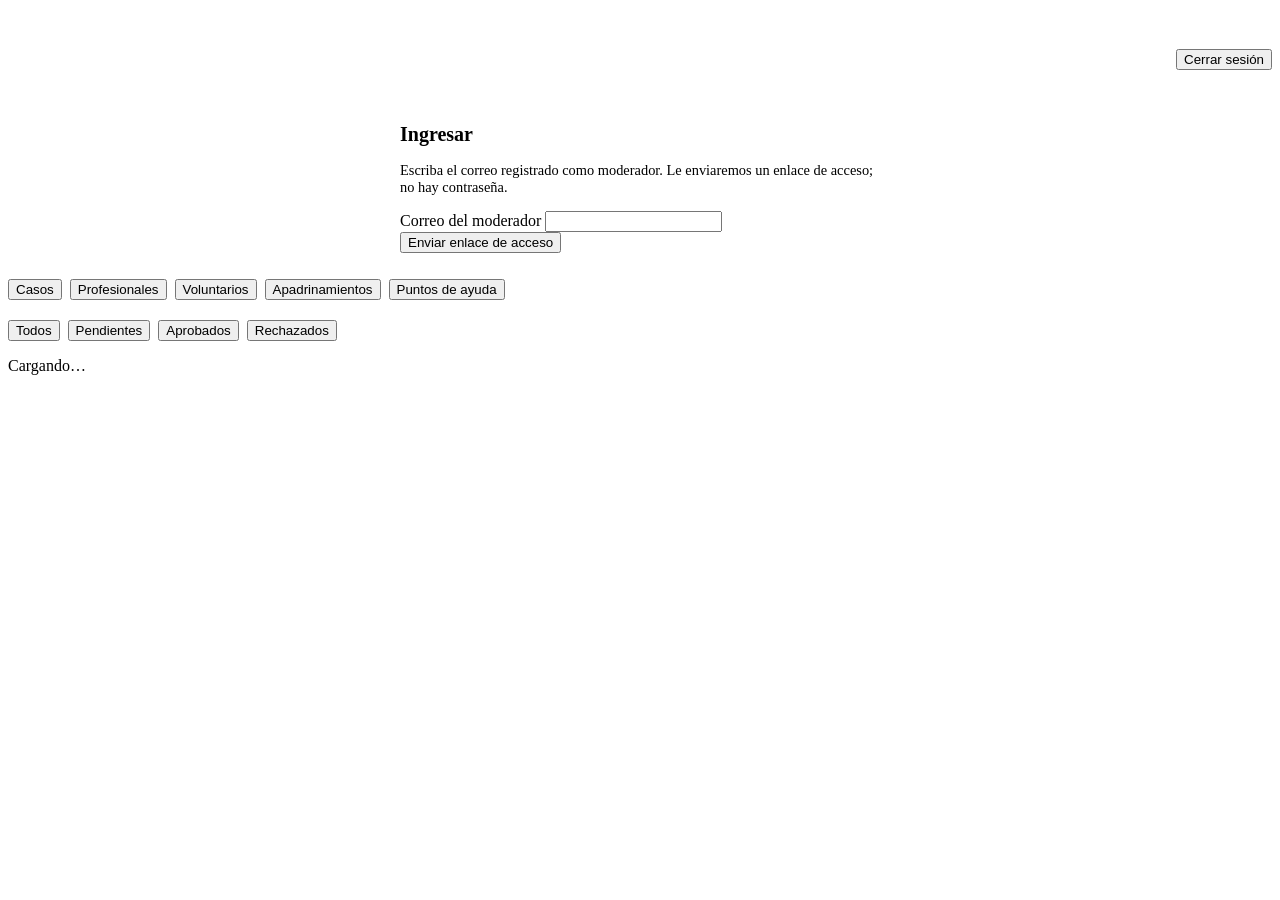
==== admin.html @ c6923f70 "Paginas principales de SOS por Colombia" ====
<!DOCTYPE html>
<html lang="es-CO">
<head>
<meta charset="utf-8">
<meta name="viewport" content="width=device-width, initial-scale=1">
<meta name="robots" content="noindex, nofollow">
<title>Panel de moderación · SOS por Colombia</title>
<link rel="icon" href="assets/img/favicon.svg" type="image/svg+xml">
<link rel="preconnect" href="https://fonts.googleapis.com">
<link rel="preconnect" href="https://fonts.gstatic.com" crossorigin>
<link href="https://fonts.googleapis.com/css2?family=Poppins:wght@400;500;600;700;800&display=swap" rel="stylesheet">
<link rel="stylesheet" href="assets/css/styles.css">
</head>
<body>

<main>
  <section style="background:var(--navy-900);color:#fff;padding:34px 0 30px">
    <div class="contenedor" style="display:flex;justify-content:space-between;align-items:center;gap:16px;flex-wrap:wrap">
      <div>
        <h1 style="color:#fff;font-size:1.6rem;margin:0">Panel de moderación</h1>
        <p style="color:rgba(255,255,255,.7);margin:4px 0 0;font-size:.9rem" id="quien"></p>
      </div>
      <button class="boton boton--claro boton--pequeno oculto" id="salir">Cerrar sesión</button>
    </div>
  </section>

  <section class="seccion seccion--ajustada">
    <div class="contenedor">

      <!-- ACCESO -->
      <div id="acceso" class="tarjeta" style="max-width:480px;margin-inline:auto">
        <h2 style="font-size:1.25rem">Ingresar</h2>
        <p style="font-size:.9rem;color:var(--ink-2)">
          Escriba el correo registrado como moderador. Le enviaremos un enlace de acceso; no hay contraseña.
        </p>
        <form id="form-acceso" class="formulario" novalidate>
          <div class="campo">
            <label for="ac-email">Correo del moderador</label>
            <input type="email" id="ac-email" name="email" required autocomplete="email">
          </div>
          <button class="boton boton--primario boton--ancho" type="submit">Enviar enlace de acceso</button>
        </form>
      </div>

      <!-- PANEL -->
      <div id="panel" class="oculto">
        <div class="rejilla rejilla--4" id="resumen" style="margin-bottom:26px"></div>

        <div style="display:flex;gap:8px;flex-wrap:wrap;margin-bottom:20px" id="pestanas">
          <button class="boton boton--primario boton--pequeno" data-tabla="casos">Casos</button>
          <button class="boton boton--linea boton--pequeno" data-tabla="profesionales">Profesionales</button>
          <button class="boton boton--linea boton--pequeno" data-tabla="voluntarios">Voluntarios</button>
          <button class="boton boton--linea boton--pequeno" data-tabla="apadrinamientos">Apadrinamientos</button>
          <button class="boton boton--linea boton--pequeno" data-tabla="puntos_ayuda">Puntos de ayuda</button>
        </div>

        <div style="display:flex;gap:8px;flex-wrap:wrap;margin-bottom:16px" id="estados">
          <button class="boton boton--linea boton--pequeno" data-estado="">Todos</button>
          <button class="boton boton--primario boton--pequeno" data-estado="pendiente">Pendientes</button>
          <button class="boton boton--linea boton--pequeno" data-estado="aprobado">Aprobados</button>
          <button class="boton boton--linea boton--pequeno" data-estado="rechazado">Rechazados</button>
        </div>

        <div id="contenido">
          <div class="cargando"><div class="girador"></div>Cargando…</div>
        </div>
      </div>

    </div>
  </section>
</main>

<script type="module" src="assets/js/pag-admin.js"></script>
</body>
</html>
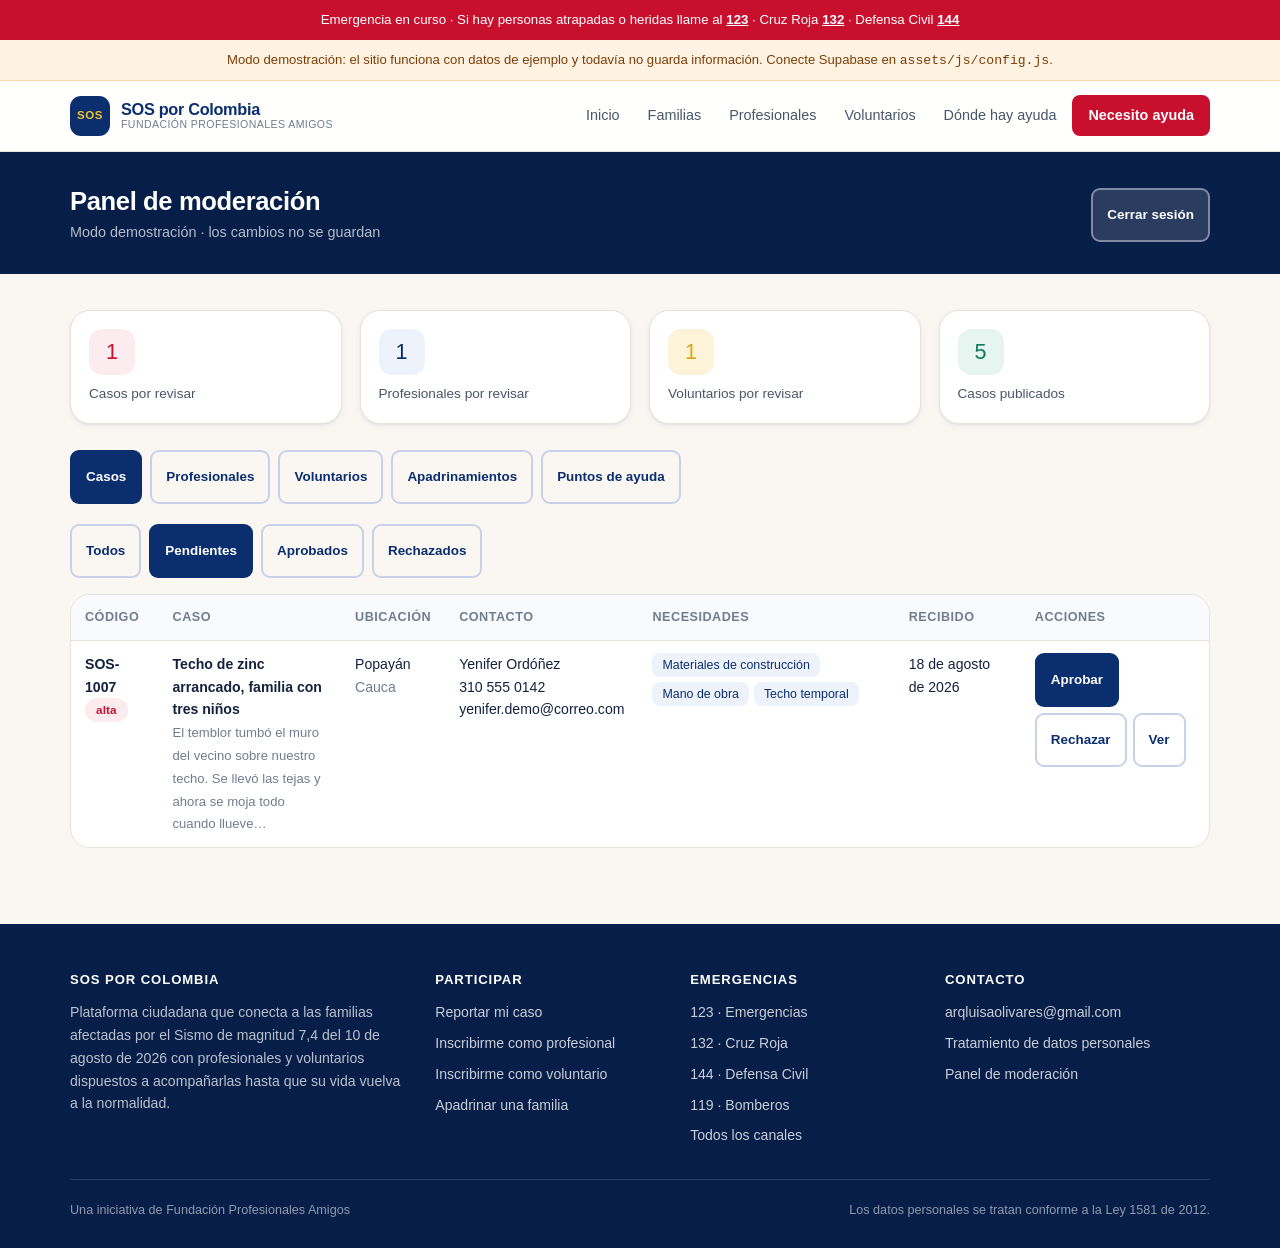
==== commit 5a9f06c2: "Tablero publico de resultados y numero de WhatsApp en los formularios" ====
--- a/admin.html
+++ b/admin.html
@@ -20,7 +20,10 @@
         <h1 style="color:#fff;font-size:1.6rem;margin:0">Panel de moderación</h1>
         <p style="color:rgba(255,255,255,.7);margin:4px 0 0;font-size:.9rem" id="quien"></p>
       </div>
-      <button class="boton boton--claro boton--pequeno oculto" id="salir">Cerrar sesión</button>
+      <div style="display:flex;gap:10px;flex-wrap:wrap">
+        <button class="boton boton--whatsapp boton--pequeno oculto" id="resumen-equipo">Resumen al equipo</button>
+        <button class="boton boton--claro boton--pequeno oculto" id="salir">Cerrar sesión</button>
+      </div>
     </div>
   </section>
 
--- a/assets/css/styles.css
+++ b/assets/css/styles.css
@@ -0,0 +1,627 @@
+/* =====================================================================
+   SOS POR COLOMBIA · Sistema de diseño
+   Fundación Profesionales Amigos — navy #0B2E6F / dorado #F2C230
+   ===================================================================== */
+
+:root{
+  --navy:#0B2E6F;
+  --navy-700:#0F3D8C;
+  --navy-900:#071E48;
+  --gold:#F2C230;
+  --gold-600:#D9A711;
+  --red:#C8102E;
+  --red-50:#FDECEF;
+  --green:#0E7C5A;
+  --green-50:#E7F5F0;
+  --amber:#B45309;
+  --amber-50:#FEF3E2;
+
+  --ink:#14213D;
+  --ink-2:#4A5568;
+  --ink-3:#717D8E;
+  --line:#E6E3DC;
+  --bg:#FAF7F2;
+  --crema:#FDFBF7;
+  --white:#FFFFFF;
+
+  --radius:20px;
+  --radius-sm:12px;
+  --shadow-sm:0 1px 2px rgba(11,46,111,.05), 0 2px 6px rgba(11,46,111,.06);
+  --shadow:0 6px 14px -4px rgba(11,46,111,.08), 0 14px 34px -10px rgba(11,46,111,.14);
+  --shadow-lg:0 22px 50px -14px rgba(11,46,111,.26);
+  --maxw:1180px;
+  --font:'Poppins', -apple-system, BlinkMacSystemFont, 'Segoe UI', Roboto, sans-serif;
+
+  /* altura de las barras fijas de la parte superior */
+  --nav:70px;
+}
+
+*,*::before,*::after{box-sizing:border-box}
+html{scroll-behavior:smooth}
+html,body{overflow-x:clip}
+body{
+  margin:0;font-family:var(--font);color:var(--ink);background:var(--bg);
+  font-size:17px;line-height:1.62;-webkit-font-smoothing:antialiased;
+}
+img{max-width:100%;display:block}
+a{color:var(--navy);text-decoration:none}
+a:hover{text-decoration:underline}
+h1,h2,h3,h4{line-height:1.22;margin:0 0 .5em;font-weight:700;letter-spacing:-.015em}
+h1{font-size:clamp(1.9rem,4.4vw,3rem)}
+h2{font-size:clamp(1.4rem,2.8vw,2.05rem)}
+h3{font-size:1.16rem}
+p{margin:0 0 1em}
+:focus-visible{outline:3px solid var(--gold);outline-offset:2px;border-radius:4px}
+
+.contenedor{width:100%;max-width:var(--maxw);margin-inline:auto;padding-inline:20px}
+.seccion{padding:56px 0}
+.seccion--ajustada{padding:36px 0}
+.centro{text-align:center}
+.oculto{display:none !important}
+.solo-lectores{position:absolute;width:1px;height:1px;overflow:hidden;clip:rect(0 0 0 0);white-space:nowrap}
+
+/* ---------- Barra de emergencia ---------- */
+.franja-alerta{
+  background:var(--red);color:#fff;font-size:.83rem;font-weight:500;
+  padding:9px 0;text-align:center;
+}
+.franja-alerta a{color:#fff;text-decoration:underline;font-weight:600}
+
+/* ---------- Encabezado ---------- */
+.encabezado{
+  position:sticky;top:0;z-index:60;background:rgba(255,255,255,.94);
+  backdrop-filter:saturate(180%) blur(10px);border-bottom:1px solid var(--line);
+}
+.encabezado__fila{display:flex;align-items:center;gap:22px;min-height:70px}
+.marca{display:flex;align-items:center;gap:11px;font-weight:700;color:var(--navy);text-decoration:none;flex-shrink:0}
+.marca:hover{text-decoration:none}
+.marca__sello{
+  width:40px;height:40px;border-radius:11px;background:var(--navy);color:var(--gold);
+  display:grid;place-items:center;font-size:.72rem;font-weight:800;letter-spacing:.5px;flex-shrink:0;
+}
+.marca__texto{display:flex;flex-direction:column;line-height:1.1}
+.marca__texto strong{font-size:1.02rem;letter-spacing:-.02em}
+.marca__texto span{font-size:.66rem;color:var(--ink-3);font-weight:500;letter-spacing:.04em;text-transform:uppercase}
+
+.nav{display:flex;align-items:center;gap:4px;margin-left:auto;flex-wrap:wrap}
+.nav a{
+  padding:8px 12px;border-radius:8px;font-size:.9rem;font-weight:500;color:var(--ink-2);
+}
+.nav a:hover{background:#EEF2FA;color:var(--navy);text-decoration:none}
+.nav a[aria-current="page"]{color:var(--navy);background:#EEF2FA;font-weight:600}
+.nav__cta{
+  background:var(--red) !important;color:#fff !important;font-weight:600 !important;padding:9px 16px !important;
+}
+.nav__cta:hover{background:#A50D25 !important}
+.menu-boton{
+  display:none;margin-left:auto;background:none;border:1px solid var(--line);border-radius:9px;
+  padding:9px 11px;cursor:pointer;color:var(--navy);
+}
+
+@media (max-width:1080px){
+  .menu-boton{display:block}
+  .nav{
+    position:absolute;top:100%;left:0;right:0;background:#fff;border-bottom:1px solid var(--line);
+    flex-direction:column;align-items:stretch;padding:10px 20px 18px;gap:2px;box-shadow:var(--shadow);
+    display:none;
+  }
+  .nav.abierto{display:flex}
+  .nav a{padding:12px 10px}
+}
+
+/* ---------- Botones ---------- */
+.boton{
+  display:inline-flex;align-items:center;justify-content:center;gap:10px;
+  padding:15px 28px;min-height:54px;border-radius:14px;font-family:var(--font);
+  font-size:1rem;font-weight:600;
+  border:2px solid transparent;cursor:pointer;transition:.16s ease;text-decoration:none;line-height:1.2;
+}
+.boton--grande{padding:19px 34px;min-height:64px;font-size:1.1rem;border-radius:16px}
+.boton:hover{text-decoration:none;transform:translateY(-1px)}
+.boton:active{transform:none}
+.boton:disabled{opacity:.55;cursor:not-allowed;transform:none}
+.boton--primario{background:var(--navy);color:#fff}
+.boton--primario:hover{background:var(--navy-700);color:#fff}
+.boton--dorado{background:var(--gold);color:var(--navy-900)}
+.boton--dorado:hover{background:var(--gold-600)}
+.boton--rojo{background:var(--red);color:#fff}
+.boton--rojo:hover{background:#A50D25;color:#fff}
+.boton--linea{background:transparent;color:var(--navy);border-color:#C7D2E8}
+.boton--linea:hover{background:#EEF2FA;border-color:var(--navy)}
+.boton--claro{background:rgba(255,255,255,.14);color:#fff;border-color:rgba(255,255,255,.4)}
+.boton--claro:hover{background:rgba(255,255,255,.24);color:#fff}
+.boton--pequeno{padding:8px 14px;font-size:.84rem;border-radius:9px}
+.boton--ancho{width:100%}
+
+/* ---------- Portada ---------- */
+.portada{
+  background:
+    radial-gradient(1100px 460px at 12% -10%, rgba(242,194,48,.20), transparent 60%),
+    radial-gradient(900px 420px at 92% 0%, rgba(200,16,46,.22), transparent 62%),
+    linear-gradient(158deg,var(--navy-900) 0%, var(--navy) 58%, #123f96 100%);
+  color:#fff;padding:64px 0 72px;position:relative;overflow:hidden;
+}
+.portada::after{
+  content:'';position:absolute;inset:auto 0 0 0;height:5px;
+  background:linear-gradient(90deg,var(--gold) 0 33%, #003893 33% 66%, var(--red) 66% 100%);
+}
+.portada h1{color:#fff;margin-bottom:.35em}
+.portada__etiqueta{
+  display:inline-flex;align-items:center;gap:8px;background:rgba(255,255,255,.13);
+  border:1px solid rgba(255,255,255,.25);border-radius:999px;padding:6px 15px;
+  font-size:.78rem;font-weight:600;letter-spacing:.05em;text-transform:uppercase;margin-bottom:20px;
+}
+.portada__punto{width:8px;height:8px;border-radius:50%;background:var(--gold);animation:latido 2s infinite}
+@keyframes latido{0%,100%{opacity:1}50%{opacity:.35}}
+.portada__texto{max-width:660px;font-size:1.08rem;color:rgba(255,255,255,.9)}
+.portada__acciones{display:flex;gap:12px;flex-wrap:wrap;margin-top:28px}
+
+.cifras{display:grid;grid-template-columns:repeat(auto-fit,minmax(150px,1fr));gap:14px;margin-top:44px}
+.cifra{
+  background:rgba(255,255,255,.09);border:1px solid rgba(255,255,255,.18);
+  border-radius:var(--radius);padding:18px 20px;
+}
+.cifra__num{font-size:1.85rem;font-weight:800;color:var(--gold);line-height:1.1}
+.cifra__etq{font-size:.8rem;color:rgba(255,255,255,.82);margin-top:2px}
+
+/* ---------- Tarjetas ---------- */
+.tarjeta{
+  background:#fff;border:1px solid var(--line);border-radius:var(--radius);
+  padding:24px;box-shadow:var(--shadow-sm);transition:.18s ease;
+}
+.tarjeta--enlace:hover{box-shadow:var(--shadow);transform:translateY(-2px);border-color:#C7D2E8}
+.rejilla{display:grid;gap:18px}
+.rejilla--2{grid-template-columns:repeat(auto-fit,minmax(300px,1fr))}
+.rejilla--3{grid-template-columns:repeat(auto-fit,minmax(268px,1fr))}
+.rejilla--4{grid-template-columns:repeat(auto-fit,minmax(215px,1fr))}
+
+.paso__num{
+  width:38px;height:38px;border-radius:11px;background:#EEF2FA;color:var(--navy);
+  display:grid;place-items:center;font-weight:800;margin-bottom:14px;
+}
+.icono-caja{
+  width:46px;height:46px;border-radius:13px;display:grid;place-items:center;
+  background:#EEF2FA;color:var(--navy);margin-bottom:14px;font-size:1.35rem;
+}
+.icono-caja--dorado{background:#FDF3D8;color:var(--gold-600)}
+.icono-caja--rojo{background:var(--red-50);color:var(--red)}
+.icono-caja--verde{background:var(--green-50);color:var(--green)}
+
+/* ---------- Etiquetas de estado ---------- */
+.etq{
+  display:inline-flex;align-items:center;gap:6px;padding:4px 11px;border-radius:999px;
+  font-size:.735rem;font-weight:600;letter-spacing:.01em;white-space:nowrap;
+}
+.etq--alta{background:var(--red-50);color:var(--red)}
+.etq--media{background:var(--amber-50);color:var(--amber)}
+.etq--baja{background:#EEF2FA;color:var(--navy)}
+.etq--ok{background:var(--green-50);color:var(--green)}
+.etq--neutra{background:#EFF2F7;color:var(--ink-2)}
+.etq--dorada{background:#FDF3D8;color:#8A6A05}
+
+.pastilla{
+  display:inline-block;padding:4px 10px;border-radius:8px;background:#EEF2FA;
+  color:var(--navy);font-size:.775rem;font-weight:500;margin:0 5px 5px 0;
+}
+.pastillas{display:flex;flex-wrap:wrap;gap:0}
+
+/* ---------- Tarjeta de caso ---------- */
+.caso{display:flex;flex-direction:column;overflow:hidden;padding:0}
+.caso__foto{height:172px;background:#E8EDF6 center/cover no-repeat;position:relative;flex-shrink:0}
+.caso__foto--vacia{display:grid;place-items:center;color:#9BAAC6;font-size:2.2rem}
+.caso__codigo{
+  position:absolute;top:11px;left:11px;background:rgba(7,30,72,.86);color:#fff;
+  padding:3px 10px;border-radius:7px;font-size:.72rem;font-weight:600;letter-spacing:.03em;
+}
+.caso__urgencia{position:absolute;top:11px;right:11px}
+.caso__cuerpo{padding:19px 21px 21px;display:flex;flex-direction:column;flex:1}
+.caso__lugar{font-size:.79rem;color:var(--ink-3);font-weight:500;margin-bottom:5px}
+.caso__titulo{font-size:1.04rem;margin-bottom:8px}
+.caso__resumen{font-size:.9rem;color:var(--ink-2);margin-bottom:14px;
+  display:-webkit-box;-webkit-line-clamp:3;-webkit-box-orient:vertical;overflow:hidden}
+.caso__pie{margin-top:auto;padding-top:14px;border-top:1px solid var(--line);
+  display:flex;align-items:center;justify-content:space-between;gap:10px;font-size:.8rem}
+.caso__padrino{color:var(--green);font-weight:600;display:flex;align-items:center;gap:5px}
+
+/* ---------- Formularios ---------- */
+.formulario{display:grid;gap:18px}
+.campo{display:flex;flex-direction:column;gap:6px}
+.campo--doble{grid-column:span 2}
+.campos-fila{display:grid;grid-template-columns:1fr 1fr;gap:18px}
+@media (max-width:640px){.campos-fila{grid-template-columns:1fr}.campo--doble{grid-column:span 1}}
+label{font-size:.87rem;font-weight:600;color:var(--ink)}
+.ayuda{font-size:.79rem;color:var(--ink-3);font-weight:400}
+input[type=text],input[type=email],input[type=tel],input[type=number],input[type=url],select,textarea{
+  width:100%;padding:15px 16px;min-height:54px;border:2px solid var(--line);border-radius:13px;
+  font-family:var(--font);font-size:1rem;color:var(--ink);background:#fff;transition:.15s;
+}
+input:focus,select:focus,textarea:focus{outline:none;border-color:var(--navy);box-shadow:0 0 0 3px rgba(11,46,111,.10)}
+textarea{resize:vertical;min-height:120px;line-height:1.6}
+select{appearance:none;background-image:url("data:image/svg+xml,%3Csvg xmlns='http://www.w3.org/2000/svg' width='14' height='14' viewBox='0 0 24 24' fill='none' stroke='%234A5568' stroke-width='2.5' stroke-linecap='round'%3E%3Cpath d='M6 9l6 6 6-6'/%3E%3C/svg%3E");
+  background-repeat:no-repeat;background-position:right 14px center;padding-right:40px}
+input[aria-invalid="true"],select[aria-invalid="true"],textarea[aria-invalid="true"]{border-color:var(--red)}
+.error-campo{font-size:.79rem;color:var(--red);font-weight:500}
+
+.opciones{display:flex;flex-wrap:wrap;gap:9px}
+.opcion{
+  display:inline-flex;align-items:center;gap:10px;padding:12px 18px;min-height:52px;
+  border:2px solid var(--line);
+  border-radius:13px;cursor:pointer;font-size:.95rem;background:#fff;transition:.15s;user-select:none;
+}
+.opcion:hover{border-color:#B9C7E2;background:#FAFBFE}
+.opcion input{accent-color:var(--navy);width:16px;height:16px;margin:0;cursor:pointer}
+.opcion:has(input:checked){border-color:var(--navy);background:#EEF2FA;font-weight:600;color:var(--navy)}
+
+.acepta{display:flex;gap:11px;align-items:flex-start;padding:16px;background:#F8FAFD;
+  border:1px solid var(--line);border-radius:11px;font-size:.86rem;line-height:1.55}
+.acepta input{margin-top:3px;accent-color:var(--navy);width:17px;height:17px;flex-shrink:0}
+
+.zona-fotos{
+  border:2px dashed #C7D2E8;border-radius:12px;padding:26px;text-align:center;background:#FAFBFE;
+  cursor:pointer;transition:.15s;
+}
+.zona-fotos:hover,.zona-fotos.encima{border-color:var(--navy);background:#EEF2FA}
+.previsualizacion{display:grid;grid-template-columns:repeat(auto-fill,minmax(110px,1fr));gap:10px;margin-top:14px}
+.previsualizacion figure{margin:0;position:relative;border-radius:10px;overflow:hidden;border:1px solid var(--line)}
+.previsualizacion img{height:88px;width:100%;object-fit:cover}
+.previsualizacion button{
+  position:absolute;top:5px;right:5px;background:rgba(7,30,72,.85);color:#fff;border:none;
+  border-radius:6px;width:24px;height:24px;cursor:pointer;font-size:.85rem;line-height:1;
+}
+
+/* ---------- Aviso / caja ---------- */
+.aviso{
+  border-radius:12px;padding:16px 18px;font-size:.89rem;border:1px solid;display:flex;gap:12px;align-items:flex-start;
+}
+.aviso__icono{flex-shrink:0;font-size:1.05rem;line-height:1.5}
+.aviso--info{background:#EEF2FA;border-color:#C7D2E8;color:var(--navy-900)}
+.aviso--ok{background:var(--green-50);border-color:#B6E0D0;color:#0B5C43}
+.aviso--alerta{background:var(--amber-50);border-color:#F5D9A8;color:#7C3D06}
+.aviso--error{background:var(--red-50);border-color:#F5C2CB;color:#8E0B20}
+
+/* ---------- Filtros ---------- */
+.filtros{
+  background:#fff;border:1px solid var(--line);border-radius:var(--radius);padding:18px;
+  display:grid;grid-template-columns:repeat(auto-fit,minmax(180px,1fr));gap:13px;align-items:end;
+  box-shadow:var(--shadow-sm);margin-bottom:26px;
+}
+
+/* ---------- Tabla ---------- */
+.tabla-envoltura{overflow-x:auto;border:1px solid var(--line);border-radius:var(--radius);background:#fff}
+table{width:100%;border-collapse:collapse;font-size:.88rem}
+th,td{padding:12px 14px;text-align:left;border-bottom:1px solid var(--line);vertical-align:top}
+th{background:#F8FAFD;font-weight:600;font-size:.79rem;text-transform:uppercase;letter-spacing:.04em;color:var(--ink-3);white-space:nowrap}
+tbody tr:last-child td{border-bottom:none}
+tbody tr:hover{background:#FAFBFE}
+
+/* ---------- Directorio de ayuda ---------- */
+.linea-ayuda{display:flex;gap:16px;align-items:flex-start;padding:18px 20px;border:1px solid var(--line);
+  border-radius:12px;background:#fff;box-shadow:var(--shadow-sm)}
+.linea-ayuda__num{
+  font-size:1.5rem;font-weight:800;color:var(--red);min-width:64px;line-height:1.2;letter-spacing:-.02em;
+}
+.linea-ayuda__cuerpo h3{margin-bottom:3px;font-size:1rem}
+.linea-ayuda__cuerpo p{margin:0;font-size:.86rem;color:var(--ink-2)}
+
+/* ---------- Detalle de caso ---------- */
+.detalle{display:grid;grid-template-columns:1.65fr 1fr;gap:30px;align-items:start}
+@media (max-width:900px){.detalle{grid-template-columns:1fr}}
+.galeria{display:grid;grid-template-columns:repeat(auto-fit,minmax(150px,1fr));gap:11px;margin:20px 0}
+.galeria img{border-radius:11px;height:190px;width:100%;object-fit:cover;border:1px solid var(--line)}
+.lateral{position:sticky;top:92px}
+.dato{display:flex;justify-content:space-between;gap:14px;padding:9px 0;border-bottom:1px solid var(--line);font-size:.88rem}
+.dato:last-child{border-bottom:none}
+.dato dt{color:var(--ink-3)}
+.dato dd{margin:0;font-weight:600;text-align:right}
+
+/* ---------- Pie ---------- */
+.pie{background:var(--navy-900);color:rgba(255,255,255,.72);padding:48px 0 28px;font-size:.88rem;margin-top:40px}
+.pie h4{color:#fff;font-size:.82rem;text-transform:uppercase;letter-spacing:.07em;margin-bottom:13px}
+.pie a{color:rgba(255,255,255,.78)}
+.pie a:hover{color:var(--gold)}
+.pie__rejilla{display:grid;grid-template-columns:1.5fr 1fr 1fr 1.2fr;gap:34px}
+@media (max-width:820px){.pie__rejilla{grid-template-columns:1fr 1fr}}
+@media (max-width:520px){.pie__rejilla{grid-template-columns:1fr}}
+.pie__lista{list-style:none;padding:0;margin:0;display:grid;gap:8px}
+.pie__base{border-top:1px solid rgba(255,255,255,.14);margin-top:32px;padding-top:20px;
+  display:flex;justify-content:space-between;gap:16px;flex-wrap:wrap;font-size:.79rem;color:rgba(255,255,255,.55)}
+
+/* ---------- Utilidades ---------- */
+.cargando{text-align:center;padding:48px 20px;color:var(--ink-3)}
+.girador{
+  width:30px;height:30px;border:3px solid var(--line);border-top-color:var(--navy);
+  border-radius:50%;margin:0 auto 12px;animation:girar .8s linear infinite;
+}
+@keyframes girar{to{transform:rotate(360deg)}}
+.vacio{text-align:center;padding:54px 24px;color:var(--ink-3);background:#fff;
+  border:1px dashed var(--line);border-radius:var(--radius)}
+.vacio__icono{font-size:2.4rem;margin-bottom:10px;opacity:.5}
+
+.aviso-modo{
+  background:var(--amber-50);border-bottom:1px solid #F5D9A8;color:#7C3D06;
+  font-size:.82rem;padding:9px 0;text-align:center;
+}
+
+.mensajes{position:fixed;right:18px;bottom:18px;z-index:200;display:grid;gap:10px;max-width:340px}
+.mensaje{
+  background:var(--navy-900);color:#fff;padding:13px 17px;border-radius:11px;
+  box-shadow:var(--shadow-lg);font-size:.87rem;animation:entrar .22s ease;
+}
+.mensaje--ok{background:var(--green)}
+.mensaje--error{background:var(--red)}
+@keyframes entrar{from{opacity:0;transform:translateY(10px)}}
+
+.modal{position:fixed;inset:0;background:rgba(7,30,72,.55);z-index:150;display:grid;place-items:center;padding:20px;overflow-y:auto}
+.modal__caja{background:#fff;border-radius:var(--radius);max-width:600px;width:100%;padding:28px;box-shadow:var(--shadow-lg);margin:auto}
+.modal__cerrar{float:right;background:none;border:none;font-size:1.4rem;cursor:pointer;color:var(--ink-3);line-height:1}
+
+.migas{font-size:.83rem;color:var(--ink-3);margin-bottom:14px}
+.migas a{color:var(--ink-3)}
+
+@media print{
+  .encabezado,.pie,.franja-alerta,.boton,.filtros{display:none}
+  body{background:#fff}
+}
+
+/* =====================================================================
+   SISTEMA "PANTALLA POR PANTALLA"
+   Cada bloque ocupa una pantalla completa y se detiene al hacer scroll.
+   ===================================================================== */
+
+html.pantallas{scroll-snap-type:y mandatory}
+
+.pantalla{
+  min-height:100svh;
+  scroll-snap-align:start;
+  scroll-snap-stop:always;
+  display:grid;
+  grid-template-columns:minmax(0,1fr);
+  align-content:center;
+  padding:calc(var(--nav) + 30px) 0 56px;
+  position:relative;
+}
+.pantalla--oscura{color:#fff}
+.pantalla--crema{background:var(--crema)}
+.pantalla--blanca{background:#fff}
+
+.pie{scroll-snap-align:start}
+
+/* En pantallas bajas se libera el enganche para no atrapar al usuario */
+@media (max-height:660px){
+  html.pantallas{scroll-snap-type:none}
+  .pantalla{min-height:auto;padding:calc(var(--nav) + 26px) 0 44px}
+}
+@media (prefers-reduced-motion:reduce){
+  html{scroll-behavior:auto}
+  html.pantallas{scroll-snap-type:none}
+}
+
+/* ---- Encabezado de cada pantalla ---- */
+.rotulo{
+  display:inline-flex;align-items:center;gap:9px;border-radius:999px;
+  padding:7px 17px;font-size:.76rem;font-weight:700;letter-spacing:.08em;
+  text-transform:uppercase;background:#EEF2FA;color:var(--navy);margin-bottom:14px;
+}
+.pantalla--oscura .rotulo{background:rgba(255,255,255,.14);color:#fff;border:1px solid rgba(255,255,255,.25)}
+.titulo-pantalla{text-align:center;max-width:660px;margin:0 auto 30px}
+.titulo-pantalla h2{margin-bottom:.3em}
+.titulo-pantalla p{color:var(--ink-2);font-size:1.03rem;margin:0}
+.pantalla--oscura .titulo-pantalla p{color:rgba(255,255,255,.85)}
+
+/* ---- Indicador de "siga bajando" ---- */
+.baja{
+  position:absolute;left:50%;bottom:20px;transform:translateX(-50%);
+  display:grid;justify-items:center;gap:3px;font-size:.74rem;font-weight:600;
+  letter-spacing:.06em;text-transform:uppercase;color:var(--ink-3);
+  background:none;border:none;cursor:pointer;font-family:var(--font);
+}
+.pantalla--oscura .baja{color:rgba(255,255,255,.75)}
+.baja span{font-size:1.3rem;line-height:1;animation:flota 2s ease-in-out infinite}
+@keyframes flota{0%,100%{transform:translateY(0)}50%{transform:translateY(6px)}}
+@media (max-height:660px){.baja{display:none}}
+
+/* ---- Puntos de navegación lateral ---- */
+.puntos{
+  position:fixed;right:20px;top:50%;transform:translateY(-50%);
+  z-index:70;display:grid;gap:14px;
+}
+.puntos button{
+  width:13px;height:13px;border-radius:50%;padding:0;cursor:pointer;
+  border:2px solid rgba(11,46,111,.32);background:transparent;transition:.2s;
+}
+.puntos button:hover{border-color:var(--navy)}
+.puntos button[aria-current="true"]{background:var(--navy);border-color:var(--navy);transform:scale(1.4)}
+.puntos.sobre-oscuro button{border-color:rgba(255,255,255,.55)}
+.puntos.sobre-oscuro button[aria-current="true"]{background:var(--gold);border-color:var(--gold)}
+@media (max-width:980px){.puntos{display:none}}
+
+/* =====================================================================
+   COMPONENTES GRÁFICOS
+   ===================================================================== */
+
+.icono-grande{
+  width:88px;height:88px;border-radius:26px;display:grid;place-items:center;
+  font-size:2.5rem;margin:0 auto 18px;background:#EEF2FA;line-height:1;
+}
+.icono-grande--rojo{background:var(--red-50)}
+.icono-grande--dorado{background:#FDF3D8}
+.icono-grande--verde{background:var(--green-50)}
+
+/* Las tres puertas de entrada */
+.camino{
+  background:#fff;border:2px solid var(--line);border-radius:24px;
+  padding:32px 26px;text-align:center;display:flex;flex-direction:column;
+  box-shadow:var(--shadow-sm);transition:.18s ease;text-decoration:none;color:inherit;
+}
+.camino:hover{transform:translateY(-4px);box-shadow:var(--shadow);text-decoration:none}
+.camino h3{font-size:1.25rem;margin-bottom:.35em}
+.camino p{font-size:.97rem;color:var(--ink-2);margin-bottom:22px}
+.camino .boton{margin-top:auto}
+
+/* Pasos ilustrados */
+.paso{text-align:center;position:relative;padding:0 8px}
+.paso__circulo{
+  width:78px;height:78px;border-radius:50%;display:grid;place-items:center;
+  font-size:2.1rem;background:#fff;border:3px solid var(--gold);margin:0 auto 14px;line-height:1;
+}
+.paso__orden{
+  position:absolute;top:-6px;left:50%;margin-left:22px;width:30px;height:30px;border-radius:50%;
+  background:var(--navy);color:#fff;display:grid;place-items:center;font-size:.88rem;font-weight:800;
+}
+.paso h3{font-size:1.03rem;margin-bottom:.25em}
+.paso p{font-size:.9rem;color:var(--ink-2);margin:0}
+
+/* Fichas de necesidad */
+.ficha{
+  background:#fff;border:2px solid var(--line);border-radius:18px;padding:18px 12px;
+  text-align:center;text-decoration:none;color:var(--ink);transition:.16s ease;
+  display:grid;gap:8px;align-content:start;
+}
+.ficha:hover{border-color:var(--navy);transform:translateY(-3px);text-decoration:none;box-shadow:var(--shadow-sm)}
+.ficha__icono{font-size:2.1rem;line-height:1}
+.ficha__texto{font-size:.9rem;font-weight:600;line-height:1.3}
+
+/* Cifras grandes */
+.cifra-grande{text-align:center}
+.cifra-grande__num{font-size:clamp(2rem,4.5vw,3rem);font-weight:800;color:var(--gold);line-height:1.05}
+.cifra-grande__etq{font-size:.9rem;color:rgba(255,255,255,.82);margin-top:4px}
+
+/* =====================================================================
+   FORMULARIO POR PASOS
+   ===================================================================== */
+.progreso{margin-bottom:26px}
+.progreso__barra{height:10px;border-radius:999px;background:#E8E4DC;overflow:hidden}
+.progreso__relleno{height:100%;background:var(--gold);border-radius:999px;transition:width .3s ease}
+.progreso__texto{
+  display:flex;justify-content:space-between;gap:12px;margin-top:9px;
+  font-size:.85rem;font-weight:600;color:var(--ink-2);
+}
+.paso-form{display:none}
+.paso-form.activo{display:block;animation:aparece .25s ease}
+@keyframes aparece{from{opacity:0;transform:translateY(8px)}}
+.paso-form h2{font-size:clamp(1.3rem,3vw,1.75rem);margin-bottom:.2em}
+.paso-form__intro{color:var(--ink-2);margin-bottom:24px;font-size:1rem}
+.navegacion-pasos{
+  display:flex;gap:12px;margin-top:30px;padding-top:22px;border-top:2px solid var(--line);
+}
+.navegacion-pasos .boton{flex:1}
+@media (max-width:520px){
+  .navegacion-pasos{flex-direction:column-reverse}
+}
+
+/* =====================================================================
+   AJUSTES PARA CELULAR
+   ===================================================================== */
+@media (max-width:640px){
+  body{font-size:16px}
+  .contenedor{padding-inline:18px}
+  .pantalla{padding:calc(var(--nav) + 22px) 0 40px}
+  .icono-grande{width:74px;height:74px;font-size:2.1rem;border-radius:22px;margin-bottom:14px}
+  .camino{padding:26px 20px}
+  .camino p{margin-bottom:18px}
+  .paso__circulo{width:64px;height:64px;font-size:1.7rem}
+  .rejilla{gap:14px}
+  .boton--grande{width:100%;padding:17px 22px;min-height:60px}
+}
+
+/* =====================================================================
+   AJUSTE FINO: que cada pantalla quepa sin scroll interno
+   ===================================================================== */
+
+/* Tarjetas de caso más compactas cuando van dentro de una pantalla */
+.pantalla .caso__foto{height:132px}
+.pantalla .caso__resumen{-webkit-line-clamp:2}
+.pantalla .caso__cuerpo{padding:16px 18px 18px}
+.pantalla .titulo-pantalla{margin-bottom:24px}
+
+/* Portátiles con pantalla baja: se comprime lo secundario */
+@media (min-width:641px) and (max-height:820px){
+  .pantalla .titulo-pantalla p{display:none}
+  .pantalla .titulo-pantalla{margin-bottom:20px}
+  .pantalla .caso__foto{height:108px}
+  .pantalla .rejilla{gap:14px}
+  .icono-grande{width:74px;height:74px;font-size:2.1rem;margin-bottom:14px}
+  .camino{padding:24px 20px}
+  .paso__circulo{width:64px;height:64px;font-size:1.7rem}
+}
+
+/* =====================================================================
+   CELULAR: filas que se deslizan de lado en vez de apilarse
+   ===================================================================== */
+.pista{display:none}
+
+@media (max-width:640px){
+  .rejilla--4{grid-template-columns:1fr 1fr}
+
+  .deslizable{
+    display:grid;
+    grid-auto-flow:column;
+    grid-auto-columns:84%;
+    grid-template-columns:none;
+    overflow-x:auto;
+    overscroll-behavior-x:contain;
+    scroll-snap-type:x mandatory;
+    padding:4px 2px 14px;
+    scrollbar-width:none;
+  }
+  .deslizable::-webkit-scrollbar{display:none}
+  .deslizable > *{scroll-snap-align:center}
+
+  .pista{
+    display:block;text-align:center;font-size:.8rem;font-weight:600;
+    color:var(--ink-3);margin-top:2px;
+  }
+  .pantalla--oscura .pista{color:rgba(255,255,255,.7)}
+
+  .titulo-pantalla{margin-bottom:20px}
+  .titulo-pantalla p{font-size:.95rem}
+  .camino h3{font-size:1.15rem}
+  .paso p{font-size:.85rem}
+  .ficha{padding:14px 8px}
+  .ficha__icono{font-size:1.8rem}
+  .ficha__texto{font-size:.82rem}
+  .cifra-grande__num{font-size:1.9rem}
+  .cifra{padding:14px 16px}
+  .cifra__num{font-size:1.5rem}
+  .portada__acciones{flex-direction:column;gap:12px}
+}
+
+/* Pantallas de celular muy cortas */
+@media (max-width:640px) and (max-height:700px){
+  .pantalla .titulo-pantalla p{display:none}
+  #cifras-plataforma{display:none}
+}
+
+/* Celular: la pantalla de familias debe caber completa */
+@media (max-width:640px){
+  .pantalla .caso__foto{height:104px}
+  .pantalla .caso__cuerpo{padding:14px 16px 16px}
+  .pantalla .caso__titulo{font-size:1rem}
+  #p5 .titulo-pantalla{margin-bottom:16px}
+  #p5 .pista{margin-top:0}
+}
+
+/* =====================================================================
+   ÍCONOS DE TRAZO
+   ===================================================================== */
+.ico{display:inline-block;flex-shrink:0;vertical-align:-.18em}
+
+.icono-grande{color:var(--navy)}
+.icono-grande--rojo{color:var(--red)}
+.icono-grande--dorado{color:var(--gold-600)}
+.icono-grande--verde{color:var(--green)}
+.paso__circulo{color:var(--navy)}
+.ficha__icono{color:var(--navy);display:grid;place-items:center}
+.icono-caja{color:var(--navy)}
+.icono-caja--rojo{color:var(--red)}
+.icono-caja--dorado{color:var(--gold-600)}
+.icono-caja--verde{color:var(--green)}
+
+.pastilla{display:inline-flex;align-items:center;gap:6px;line-height:1.3}
+.etq{line-height:1.3}
+.caso__foto--vacia{color:#A9B6CE}
+
+/* Cuadrícula pareja de necesidades en la portada */
+@media (min-width:981px){ #tipos-ayuda{grid-template-columns:repeat(6,1fr)} }
+@media (min-width:641px) and (max-width:980px){ #tipos-ayuda{grid-template-columns:repeat(4,1fr)} }
+.opcion span{display:inline-flex;align-items:center;gap:8px}
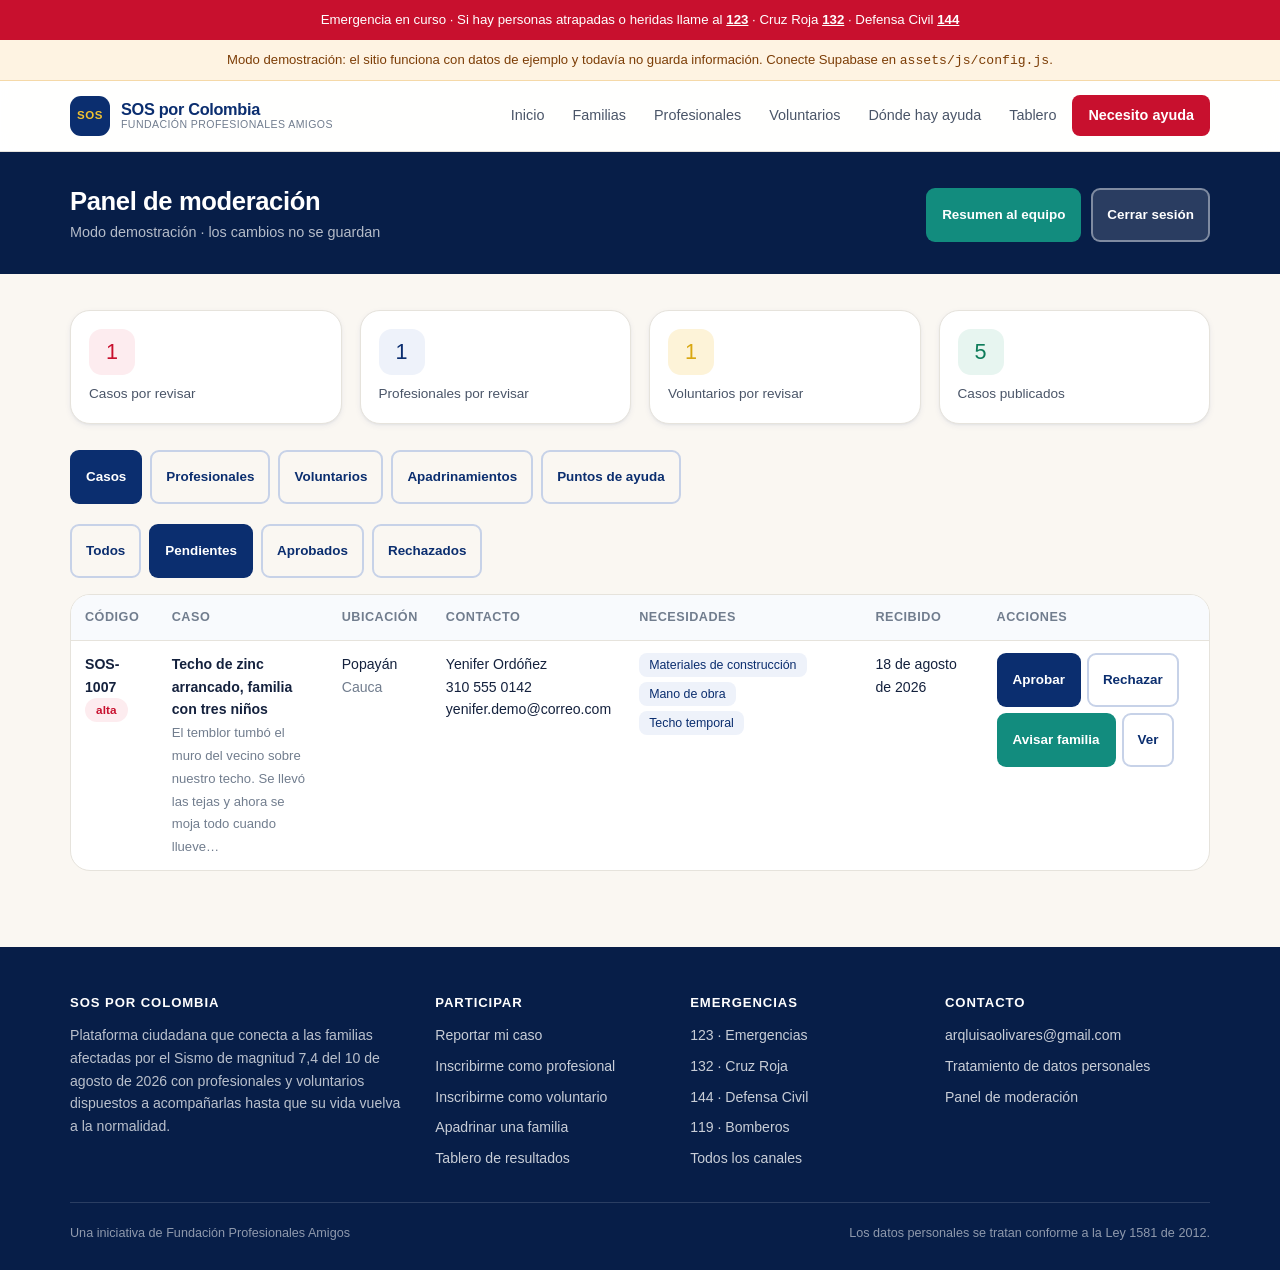
==== commit 1a00aa9d: "Tablero publico, consulta del caso y avisos por WhatsApp" ====
--- a/admin.html
+++ b/admin.html
@@ -21,6 +21,7 @@
         <p style="color:rgba(255,255,255,.7);margin:4px 0 0;font-size:.9rem" id="quien"></p>
       </div>
       <div style="display:flex;gap:10px;flex-wrap:wrap">
+        <button class="boton boton--dorado boton--pequeno oculto" id="exportar">Descargar Excel</button>
         <button class="boton boton--whatsapp boton--pequeno oculto" id="resumen-equipo">Resumen al equipo</button>
         <button class="boton boton--claro boton--pequeno oculto" id="salir">Cerrar sesión</button>
       </div>
--- a/assets/css/styles.css
+++ b/assets/css/styles.css
@@ -625,3 +625,72 @@
 @media (min-width:981px){ #tipos-ayuda{grid-template-columns:repeat(6,1fr)} }
 @media (min-width:641px) and (max-width:980px){ #tipos-ayuda{grid-template-columns:repeat(4,1fr)} }
 .opcion span{display:inline-flex;align-items:center;gap:8px}
+
+/* =====================================================================
+   TABLERO Y GRÁFICAS
+   ===================================================================== */
+.cifra-tarjeta{
+  background:#fff;border:2px solid var(--line);border-radius:18px;padding:22px 20px;
+  box-shadow:var(--shadow-sm);
+}
+.cifra-tarjeta__num{font-size:clamp(1.9rem,3.6vw,2.6rem);font-weight:800;color:var(--navy);line-height:1.05}
+.cifra-tarjeta__etq{font-size:.95rem;font-weight:600;color:var(--ink);margin-top:4px}
+.cifra-tarjeta__det{font-size:.82rem;color:var(--ink-3);margin-top:5px}
+.cifra-tarjeta--dorado{border-color:#F0DFA8;background:#FFFDF6}
+.cifra-tarjeta--dorado .cifra-tarjeta__num{color:#8A6A05}
+.cifra-tarjeta--verde{border-color:#B6E0D0;background:#F5FBF9}
+.cifra-tarjeta--verde .cifra-tarjeta__num{color:var(--green)}
+.cifra-tarjeta--rojo{border-color:#F5C2CB;background:#FFF8F9}
+.cifra-tarjeta--rojo .cifra-tarjeta__num{color:var(--red)}
+
+.grafica{
+  background:#fff;border:2px solid var(--line);border-radius:18px;
+  padding:24px;margin:0;box-shadow:var(--shadow-sm);
+}
+.grafica figcaption{margin-bottom:20px}
+.grafica figcaption h3{margin-bottom:.2em;font-size:1.1rem}
+.grafica figcaption p{margin:0;font-size:.88rem;color:var(--ink-3)}
+.grafica__vacio{color:var(--ink-3);font-size:.92rem;margin:0;padding:18px 0}
+.grafica__fuente{font-size:.76rem;color:var(--ink-3);margin:16px 0 0}
+
+/* --- Barras horizontales --- */
+.barras{display:grid;gap:10px}
+.barra{
+  display:grid;grid-template-columns:minmax(96px,32%) 1fr auto;
+  align-items:center;gap:12px;
+}
+.barra__etq{font-size:.88rem;color:var(--ink-2);line-height:1.3}
+.barra__pista{display:block;background:#F1EEE8;border-radius:5px;height:14px;overflow:hidden}
+.barra__valor{display:block;height:100%;border-radius:0 4px 4px 0;transition:width .5s ease}
+.barra__num{font-size:.92rem;font-weight:700;color:var(--ink);min-width:2.4ch;text-align:right}
+.barra:hover .barra__valor{filter:brightness(1.12)}
+@media (max-width:520px){
+  .barra{grid-template-columns:1fr auto;gap:4px 10px}
+  .barra__etq{grid-column:1/2}
+  .barra__num{grid-column:2/3}
+  .barra__pista{grid-column:1/3}
+}
+
+/* --- Avance de los casos --- */
+.avance{display:flex;height:26px;border-radius:8px;overflow:hidden;gap:2px;background:#F1EEE8}
+.avance__parte{display:block;transition:flex .5s ease}
+.avance__parte:first-child{border-radius:8px 0 0 8px}
+.avance__parte:last-child{border-radius:0 8px 8px 0}
+.leyenda{display:flex;flex-wrap:wrap;gap:8px 22px;margin-top:16px}
+.leyenda__item{display:inline-flex;align-items:center;gap:8px;font-size:.88rem;color:var(--ink-2)}
+.leyenda__punto{width:12px;height:12px;border-radius:4px;flex-shrink:0}
+.leyenda__pct{color:var(--ink-3);font-size:.82rem}
+
+.grafica__tabla{margin-top:18px}
+.grafica__tabla summary{
+  cursor:pointer;font-size:.85rem;font-weight:600;color:var(--navy);
+  padding:8px 0;list-style:none;
+}
+.grafica__tabla summary::before{content:'▸ ';font-size:.8em}
+.grafica__tabla[open] summary::before{content:'▾ '}
+.grafica__tabla summary::-webkit-details-marker{display:none}
+
+/* --- Botones de WhatsApp en el panel --- */
+.boton--whatsapp{background:#128C7E;color:#fff}
+.boton--whatsapp:hover{background:#0E6F63;color:#fff}
+.aviso-enviado{font-size:.76rem;color:var(--green);font-weight:600;display:block;margin-top:4px}
